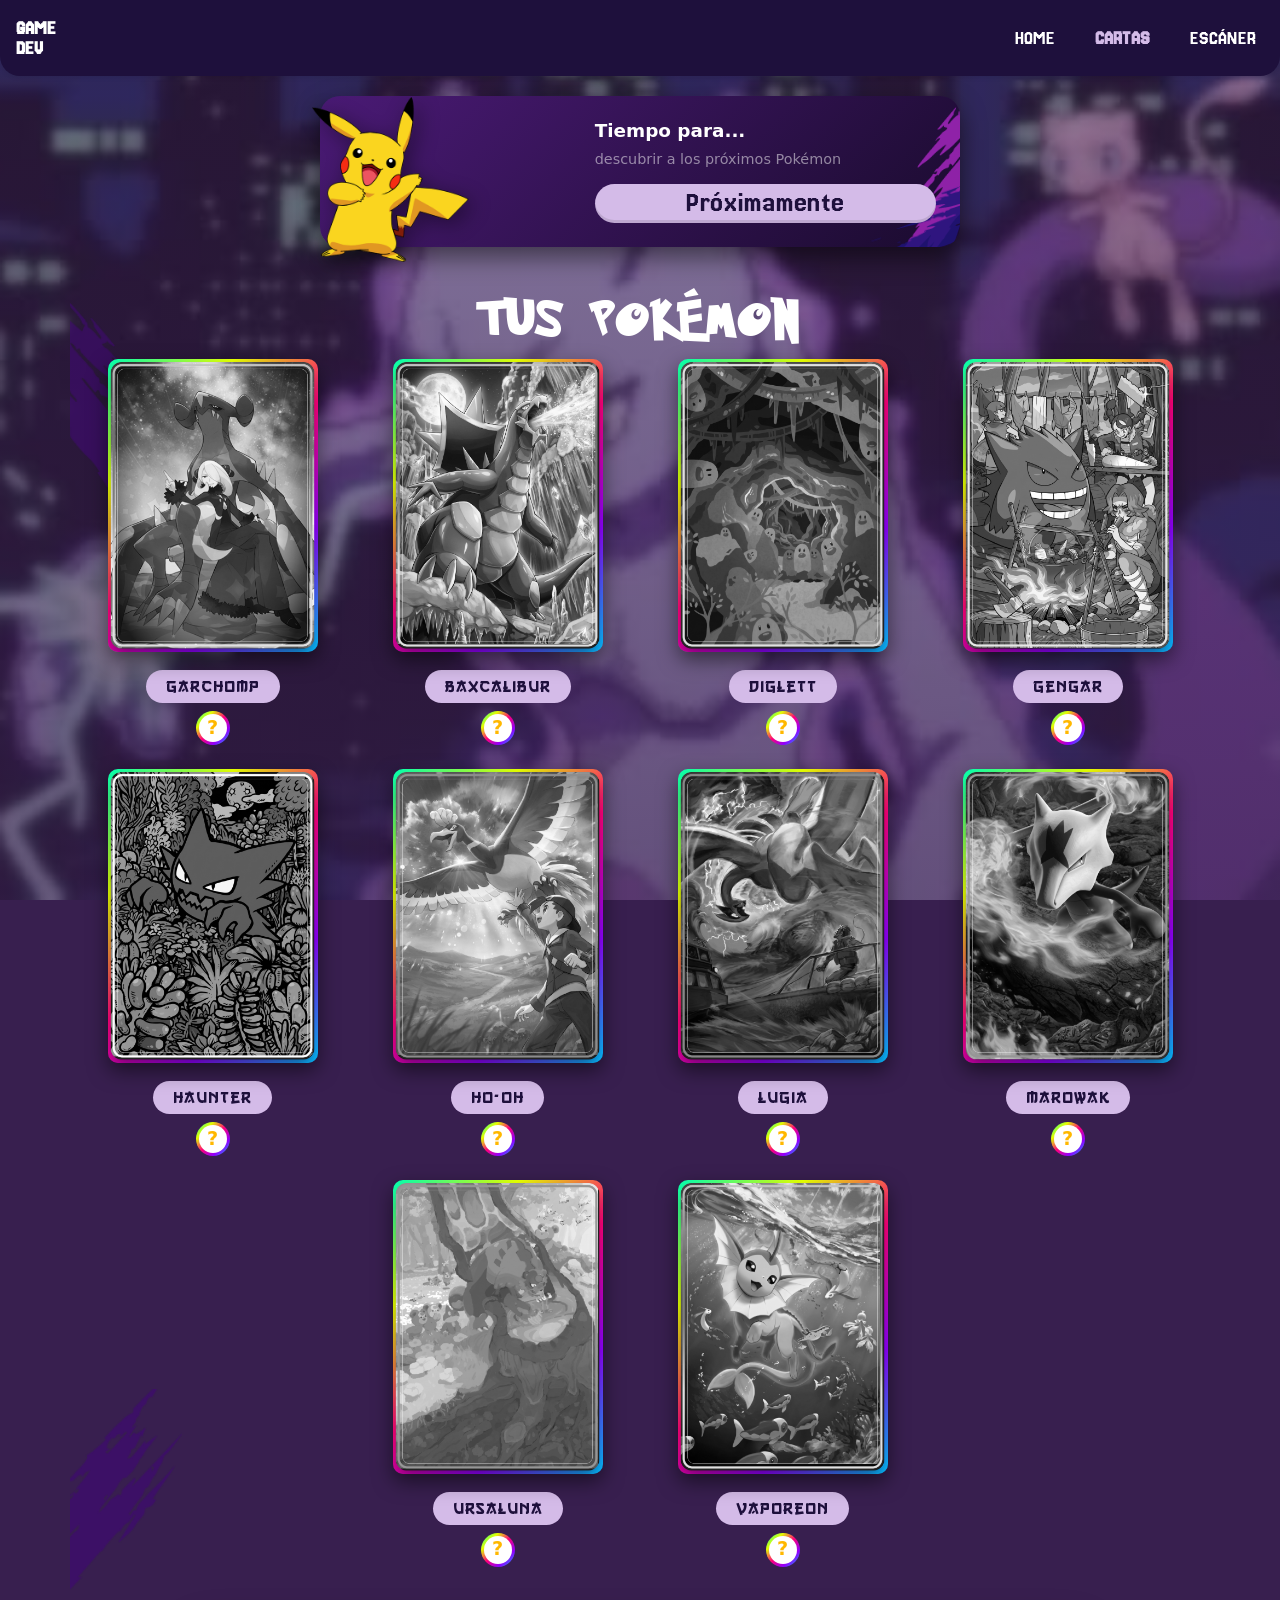
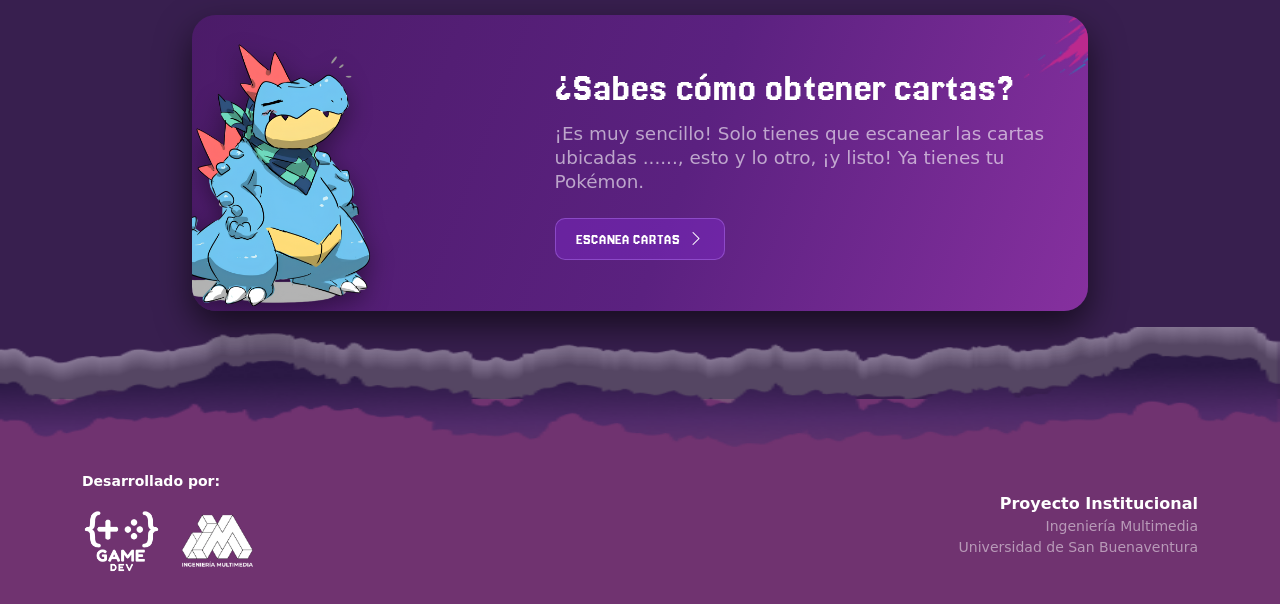
==== cards.html @ 82bb2697 "Pokémon GameDev" ====
<!DOCTYPE html>
<html lang="es">

<head>
    <meta charset="UTF-8">
    <meta name="viewport" content="width=device-width, initial-scale=1.0">
    <meta name="description" content="Pokémon GameDev: colecciona cartas, resuelve acertijos y escanea códigos.">
    <title>Pokémon GameDev | Cartas</title>

    <link href="https://cdn.jsdelivr.net/npm/bootstrap@5.3.3/dist/css/bootstrap.min.css" rel="stylesheet">
    <link rel="stylesheet" href="https://cdn.jsdelivr.net/npm/bootstrap-icons@1.11.3/font/bootstrap-icons.min.css">
    <link rel="stylesheet" href="css/style.css">
    <link href="https://fonts.googleapis.com/css2?family=Jersey+20&display=swap" rel="stylesheet">
</head>

<body>

    <div class="page-bg" aria-hidden="true">
        <video class="page-bg-video" autoplay muted loop playsinline preload="metadata"
            poster="assets/img/loop-mewtwo-poster.jpg">
            <source src="assets/video/loop-mewtwo.mp4" type="video/mp4">
        </video>
    </div>

    <nav class="navbar navbar-expand-lg navbar-custom fixed-top shadow-sm">
        <div class="container-fluid px-3">
            <a class="navbar-brand navbar-brand-custom font-jersey fw-bold" href="index.html">
                GAME<br>DEV
            </a>

            <button class="navbar-toggler border-0 px-1" type="button" data-bs-toggle="offcanvas"
                data-bs-target="#offcanvasNavbar" aria-controls="offcanvasNavbar" aria-label="Abrir menú">
                <img src="assets/img/master-ball.png" alt="Menú" class="pokeball-icon">
            </button>

            <div class="offcanvas offcanvas-end offcanvas-custom" tabindex="-1" id="offcanvasNavbar"
                aria-labelledby="offcanvasNavbarLabel">
                <div class="offcanvas-header border-bottom border-light border-opacity-25">
                    <h5 class="offcanvas-title font-jersey fs-3" id="offcanvasNavbarLabel">MENÚ</h5>
                    <button type="button" class="btn-close btn-close-white" data-bs-dismiss="offcanvas"
                        aria-label="Cerrar menú"></button>
                </div>
                <div class="offcanvas-body">
                    <ul class="navbar-nav justify-content-end flex-grow-1 pe-3 mt-3 mt-lg-0 pe-lg-0">
                        <li class="nav-item">
                            <a class="nav-link font-jersey" href="index.html">Home</a>
                        </li>
                        <li class="nav-item">
                            <a class="nav-link font-jersey active" aria-current="page" href="cards.html">Cartas</a>
                        </li>
                        <li class="nav-item">
                            <a class="nav-link font-jersey" href="scanner.html">Escáner</a>
                        </li>
                    </ul>
                </div>
            </div>
        </div>
    </nav>

    <section class="container timer-section">
        <div class="timer-banner position-relative">
            <span class="timer-deco" aria-hidden="true"></span>
            <div class="row align-items-center h-100 g-0">
                <div class="col-5 position-relative timer-media">
                    <img src="assets/img/pikachu.png" alt="Pikachu" class="pikachu-out-bound">
                </div>

                <div class="col-7 py-3 ps-2 pe-3 py-sm-4 pe-sm-4">
                    <h5 class="timer-title text-white fw-bold mb-2">Tiempo para...</h5>
                    <p class="timer-text text-white-50 lh-sm mb-3">
                        descubrir a los próximos Pokémon
                    </p>
                    <div id="countdown-timer" class="timer-pill font-jersey">
                        Próximamente
                    </div>
                </div>
            </div>
        </div>
    </section>

    <section class="container cards-section pb-5">
        <h2 class="font-pokemon text-white text-center mb-4 fs-1">TUS POKÉMON</h2>

        <div class="row g-4 justify-content-center">

            <div class="col-6 col-sm-4 col-lg-3 d-flex flex-column align-items-center">
                <div class="holo-border mb-2">
                    <img src="assets/img/cartas/carta-garchomp.png" width="844" height="1140" loading="lazy" decoding="async" class="tcg-card" alt="Garchomp">
                </div>
                <div class="name-pill font-gang mb-2">Garchomp</div>
                <div class="holo-circle">
                    <button class="btn btn-question" aria-label="Ver información de la carta">?</button>
                </div>
            </div>

            <div class="col-6 col-sm-4 col-lg-3 d-flex flex-column align-items-center">
                <div class="holo-border mb-2">
                    <img src="assets/img/cartas/carta-baxcalibur.png" width="844" height="1140" loading="lazy" decoding="async" class="tcg-card" alt="Baxcalibur">
                </div>
                <div class="name-pill font-gang mb-2">Baxcalibur</div>
                <div class="holo-circle">
                    <button class="btn btn-question" aria-label="Ver información de la carta">?</button>
                </div>
            </div>

            <div class="col-6 col-sm-4 col-lg-3 d-flex flex-column align-items-center">
                <div class="holo-border mb-2">
                    <img src="assets/img/cartas/carta-diglett.png" width="844" height="1140" loading="lazy" decoding="async" class="tcg-card" alt="Diglett">
                </div>
                <div class="name-pill font-gang mb-2">Diglett</div>
                <div class="holo-circle">
                    <button class="btn btn-question" aria-label="Ver información de la carta">?</button>
                </div>
            </div>

            <div class="col-6 col-sm-4 col-lg-3 d-flex flex-column align-items-center">
                <div class="holo-border mb-2">
                    <img src="assets/img/cartas/carta-gengar.png" width="844" height="1140" loading="lazy" decoding="async" class="tcg-card" alt="Gengar">
                </div>
                <div class="name-pill font-gang mb-2">Gengar</div>
                <div class="holo-circle">
                    <button class="btn btn-question" aria-label="Ver información de la carta">?</button>
                </div>
            </div>

            <div class="col-6 col-sm-4 col-lg-3 d-flex flex-column align-items-center">
                <div class="holo-border mb-2">
                    <img src="assets/img/cartas/carta-haunter.png" width="844" height="1140" loading="lazy" decoding="async" class="tcg-card" alt="Haunter">
                </div>
                <div class="name-pill font-gang mb-2">Haunter</div>
                <div class="holo-circle">
                    <button class="btn btn-question" aria-label="Ver información de la carta">?</button>
                </div>
            </div>

            <div class="col-6 col-sm-4 col-lg-3 d-flex flex-column align-items-center">
                <div class="holo-border mb-2">
                    <img src="assets/img/cartas/carta-ho-oh.png" width="844" height="1140" loading="lazy" decoding="async" class="tcg-card" alt="Ho-Oh">
                </div>
                <div class="name-pill font-gang mb-2">Ho-Oh</div>
                <div class="holo-circle">
                    <button class="btn btn-question" aria-label="Ver información de la carta">?</button>
                </div>
            </div>

            <div class="col-6 col-sm-4 col-lg-3 d-flex flex-column align-items-center">
                <div class="holo-border mb-2">
                    <img src="assets/img/cartas/carta-lugia.png" width="844" height="1140" loading="lazy" decoding="async" class="tcg-card" alt="Lugia">
                </div>
                <div class="name-pill font-gang mb-2">Lugia</div>
                <div class="holo-circle">
                    <button class="btn btn-question" aria-label="Ver información de la carta">?</button>
                </div>
            </div>

            <div class="col-6 col-sm-4 col-lg-3 d-flex flex-column align-items-center">
                <div class="holo-border mb-2">
                    <img src="assets/img/cartas/carta-marowak.png" width="844" height="1140" loading="lazy" decoding="async" class="tcg-card" alt="Marowak">
                </div>
                <div class="name-pill font-gang mb-2">Marowak</div>
                <div class="holo-circle">
                    <button class="btn btn-question" aria-label="Ver información de la carta">?</button>
                </div>
            </div>

            <div class="col-6 col-sm-4 col-lg-3 d-flex flex-column align-items-center">
                <div class="holo-border mb-2">
                    <img src="assets/img/cartas/carta-ursaluna.png" width="844" height="1140" loading="lazy" decoding="async" class="tcg-card" alt="Ursaluna">
                </div>
                <div class="name-pill font-gang mb-2">Ursaluna</div>
                <div class="holo-circle">
                    <button class="btn btn-question" aria-label="Ver información de la carta">?</button>
                </div>
            </div>

            <div class="col-6 col-sm-4 col-lg-3 d-flex flex-column align-items-center">
                <div class="holo-border mb-2">
                    <img src="assets/img/cartas/carta-vaporeon.png" width="844" height="1140" loading="lazy" decoding="async" class="tcg-card" alt="Vaporeon">
                </div>
                <div class="name-pill font-gang mb-2">Vaporeon</div>
                <div class="holo-circle">
                    <button class="btn btn-question" aria-label="Ver información de la carta">?</button>
                </div>
            </div>

        </div>

    </section>

    <section class="container about-container about-cards">
        <div class="about-card row g-0">
            <div class="about-media">
                <img src="assets/img/info-cartas.png" loading="lazy" alt="Info cartas" class="img-fluid about-img">
            </div>
            <div class="about-body text-white">
                <h2 class="about-title font-jersey">¿Sabes cómo obtener cartas?</h2>
                <p class="about-text text-white-60">
                    ¡Es muy sencillo!
                    Solo tienes que escanear las cartas ubicadas ......, esto y lo
                    otro, ¡y listo! Ya tienes tu Pokémon.
                </p>
                <a href="scanner.html" class="btn btn-purple-outline font-jersey d-inline-flex align-items-center">
                    ESCANEA CARTAS <i class="bi bi-chevron-right ms-2"></i>
                </a>
            </div>
        </div>
    </section>

    <footer class="game-footer game-footer-tear text-white py-4 mt-auto">
        <div class="container">
            <div class="row align-items-center">
                <div class="col-12 col-md-6 text-center text-md-start mb-3 mb-md-0">
                    <p class="fw-bold mb-2 small">Desarrollado por:</p>
                    <div class="d-flex justify-content-center justify-content-md-start align-items-center gap-3">
                        <img src="assets/img/logo-gamedev.png" loading="lazy" alt="Logo GameDev" class="footer-logo">
                        <img src="assets/img/logo-multimedia.png" loading="lazy" alt="Logo Ingeniería Multimedia" class="footer-logo">
                    </div>
                </div>
                <div class="col-12 col-md-6 text-center text-md-end">
                    <p class="mb-0 fw-bold">Proyecto Institucional</p>
                    <p class="mb-0 small text-white-50">Ingeniería Multimedia<br>Universidad de San Buenaventura</p>
                </div>
            </div>
        </div>
    </footer>

    <script src="https://cdn.jsdelivr.net/npm/bootstrap@5.3.3/dist/js/bootstrap.bundle.min.js"></script>
    <script src="js/main.js"></script>
</body>

</html>
---- css/style.css ----
/* --- Fuentes --- */
@font-face {
  font-family: 'Pokemon Solid';
  src: url('../assets/fonts/pokemon-solid.ttf') format('truetype');
  font-weight: normal;
  font-style: normal;
  font-display: swap;
}

@font-face {
  font-family: 'Gang of Three';
  src: url('../assets/fonts/gang-of-three.ttf') format('truetype');
  font-weight: normal;
  font-style: normal;
  font-display: swap;
}

/* Sin tildes ni signos de apertura: usar solo en textos simples */
@font-face {
  font-family: 'Arcade Classic';
  src: url('../assets/fonts/arcade-classic.ttf') format('truetype');
  font-weight: normal;
  font-style: normal;
  font-display: swap;
}

/* --- Variables --- */
:root {
  --bg-dark: #1E103C;
  --bg-main: #5A3A8A;
  --bg-body: #381f4f;
  --accent-lilac: #D4BBE8;
  --text-white: #ffffff;
  --holo-gradient: linear-gradient(135deg, #00FFB2, #E3FF00, #FF007A, #8F00FF, #00C2FF);

  --swiper-bg-top: #2b1b54;
  --swiper-bg-bottom: #150a2e;
  --type-poison-bg: #9d39e0;
  --border-bulbasaur: #1bcf9c;
  --border-pikachu: #fbff08;
  --border-charmander: #ff0000;

  --card-blue-top: #0a1945;
  --card-blue-bottom: #0d2665;
  --card-blue-border: #2b5fe0;
  --card-blue-btn: #172c67;

  --card-purple-top: #32164a;
  --card-purple-bottom: #52277a;
  --card-purple-border: #9d39e0;
  --card-purple-btn: #4b2373;

  --card-teal-top: #092c34;
  --card-teal-bottom: #0a4049;
  --card-teal-border: #1bcf9c;
  --card-teal-btn: #0c525a;

  --about-bg-start: #4b1b68;
  --about-bg-mid: #5b2180;
  --about-bg-end: #86309f;
  --about-spark: #ff4fa3;
  --about-btn-bg: rgba(138, 43, 226, 0.35);
  --about-btn-border: rgba(190, 130, 255, 0.4);

  --footer-bg: #703370;

  --tear-top: clamp(4.5rem, 24vw, 8.5rem);
  --tear-bottom: clamp(4rem, 20vw, 7.5rem);
  --cave-fade: 80px;
  --footer-border: rgba(255, 255, 255, 0.1);
}

/* --- Tipografía --- */
.font-pokemon {
  font-family: 'Pokemon Solid', sans-serif;
  color: #ffcb05;
  letter-spacing: 5px;
}

.font-gang {
  font-family: 'Gang of Three', sans-serif;
  letter-spacing: 4px;
  margin-top: 10px;
}

.font-arcade {
  font-family: 'Arcade Classic', sans-serif;
  letter-spacing: 6px;
}

.font-jersey {
  font-family: 'Jersey 20', sans-serif;
}

/* --- Base --- */
html {
  scroll-behavior: smooth;
}

body {
  background-color: var(--bg-body);
  margin: 0;
  padding: 0;
  min-height: 100vh;
  min-height: 100svh;
  display: flex;
  flex-direction: column;
  overflow-x: hidden;
}

main {
  flex: 1 0 auto;
}

img {
  max-width: 100%;
}

:root {
  --nav-h: 4.5rem;
}

.text-white-60 {
  color: rgba(255, 255, 255, 0.6);
}

/* --- Fondo con video (página de Cartas) --- */
.page-bg {
  position: fixed;
  inset: 0;
  z-index: -1;
  overflow: hidden;
  background: var(--bg-body) url('../assets/img/loop-mewtwo-poster.jpg') center / cover no-repeat;
}

.page-bg-video {
  width: 100%;
  height: 100%;
  object-fit: cover;
  object-position: center;
}

.page-bg::after {
  content: "";
  position: absolute;
  inset: 0;
  background: linear-gradient(to bottom, rgba(56, 31, 79, 0.5), rgba(56, 31, 79, 0.72));
}

@media (prefers-reduced-motion: reduce) {
  .page-bg-video {
    display: none;
  }
}

/* --- Decoración de la página de Cartas --- */
.cards-section {
  position: relative;
}

.cards-section::before,
.cards-section::after {
  content: "";
  position: absolute;
  z-index: 0;
  background-repeat: no-repeat;
  background-size: 100% 100%;
  pointer-events: none;
}

.cards-section::before {
  top: 1rem;
  left: 0;
  width: clamp(4.5rem, 26vw, 8rem);
  aspect-ratio: 119 / 225;
  background-image: url('../assets/img/cartas-garra-superior.png');
}

.cards-section::after {
  bottom: 1rem;
  left: 0;
  width: clamp(4rem, 24vw, 7rem);
  aspect-ratio: 92 / 172;
  background-image: url('../assets/img/cartas-garra-inferior.png');
}

.cards-section>* {
  position: relative;
  z-index: 1;
}

.about-cards {
  margin-bottom: calc(var(--tear-bottom) + 1rem);
}

/* --- Navbar --- */
.navbar-custom {
  background-color: var(--bg-dark);
  border-bottom-left-radius: 20px;
  border-bottom-right-radius: 20px;
  padding-top: 0.8rem;
  padding-bottom: 0.8rem;
}

.navbar-brand-custom {
  line-height: 1;
  font-size: 1.1rem;
  color: var(--text-white) !important;
  text-decoration: none;
}

.pokeball-icon {
  height: 3rem;
  width: auto;
}

.offcanvas-custom {
  background-color: var(--bg-main) !important;
  color: var(--text-white) !important;
}

.offcanvas-custom .offcanvas-title,
.offcanvas-custom .nav-link {
  color: var(--text-white) !important;
}

.offcanvas-custom .nav-link {
  font-size: 1.5rem;
  text-transform: uppercase;
  margin-bottom: 0.5rem;
  transition: color 0.2s ease;
}

.offcanvas-custom .nav-link:hover,
.offcanvas-custom .nav-link.active {
  color: var(--accent-lilac) !important;
  font-weight: bold;
}

@media (min-width: 992px) {
  .navbar-custom .container-fluid {
    max-width: 1320px;
  }

  .offcanvas-custom .nav-link {
    font-size: 1.25rem;
    margin: 0 0 0 1.5rem;
    padding: 0.25rem 0;
  }

  .navbar-brand-custom {
    font-size: 1.25rem;
  }
}

/* --- Hero y fondos --- */
.landing-hero {
  --hero-img: url('../assets/img/fondo-hero.jpg');
  --hero-fade: linear-gradient(to bottom,
      rgba(112, 51, 112, 0) 0%,
      rgba(112, 51, 112, 0) 55%,
      rgba(112, 51, 112, 0.6) 85%,
      #703370 100%);
  --card-w: clamp(190px, 56vw, 230px);
  --card-h: calc(var(--card-w) * 1.45);
  --hero-feet: calc(min(115vw, 440px) * 1.27);
  position: relative;
  isolation: isolate;
  overflow: hidden;
  min-height: 100vh;
  min-height: max(100svh, calc(var(--hero-feet) + var(--card-h) + 4rem));
  width: 100%;
  padding-top: calc(var(--nav-h) + 1.5rem);
  display: flex;
  flex-direction: column;
  align-items: center;
  background-color: #703370;
}

.landing-hero::before,
.landing-hero::after {
  content: "";
  position: absolute;
  inset: 0;
  z-index: -1;
  background-image: var(--hero-fade), var(--hero-img);
  background-size: cover;
  background-position: center top;
  background-repeat: no-repeat;
}

.landing-hero::before {
  display: none;
  filter: blur(30px);
  transform: scale(1.15);
}

.landing-hero::after {
  width: min(100%, 440px);
  margin-inline: auto;
}

@media (min-width: 441px) {
  .landing-hero::before {
    display: block;
  }

  .landing-hero::after {
    -webkit-mask-image: linear-gradient(to right, transparent 0, #000 14%, #000 86%, transparent 100%);
    mask-image: linear-gradient(to right, transparent 0, #000 14%, #000 86%, transparent 100%);
  }
}

.title-wrapper {
  text-shadow: 0 4px 15px rgba(0, 0, 0, 0.4);
  z-index: 2;
  padding: 0 1rem;
}

.hero-eyebrow {
  background: linear-gradient(to bottom, #feca8c 0%, #fea39b 50%, #ff70b0 100%);
  -webkit-background-clip: text;
  background-clip: text;
  color: transparent;
  text-shadow: none;
  filter: drop-shadow(2px 0 0 #1f1911) drop-shadow(-2px 0 0 #1f1911) drop-shadow(0 2px 0 #1f1911) drop-shadow(0 -2px 0 #1f1911);
}

.title-wrapper h1 {
  font-size: clamp(3rem, 15vw, 5.5rem);
  margin-top: -1rem;
}

.title-wrapper h2 {
  font-size: clamp(1.4rem, 6vw, 2.4rem);
}

.hero-carousel {
  width: 100%;
  max-width: 1000px;
  margin-top: auto;
  padding-bottom: 1.5rem;
  z-index: 2;
}

.features-section {
  position: relative;
  z-index: 2;
  background-color: #703370;
  padding: 1rem 0 4rem;
}

.features-section::after {
  content: "";
  position: absolute;
  left: 0;
  right: 0;
  top: calc(100% - var(--tear-top) * 0.45);
  height: var(--tear-top);
  background: url('../assets/img/borde-roto-cueva.png') center top / 100% 100% no-repeat;
  pointer-events: none;
}

.content-wrapper {
  position: relative;
  overflow: hidden;
  margin-top: -2px;
  display: flex;
  flex-direction: column;
  align-items: center;
  padding: 3rem 0 calc(var(--tear-bottom) + 2rem);
  background-image:
    linear-gradient(to bottom, #703370 0, rgba(41, 3, 41, 0) var(--cave-fade)),
    linear-gradient(to bottom,
      rgba(0, 0, 0, 0.0) 0%,
      rgba(0, 0, 0, 0.5) 25%,
      rgba(0, 0, 0, 0.7) 85%,
      rgba(0, 0, 0, 0.8) 100%),
    url('../assets/img/fondo-patron.png');
  background-position: center;
  background-size: cover;
  background-repeat: repeat-y;
}

.gengar-eyes-img {
  position: relative;
  z-index: 1;
  width: min(100%, 520px);
  height: auto;
  margin-bottom: calc(min(92%, 520px) * -0.62);
  filter: brightness(2.2) saturate(1.5) drop-shadow(0 0 16px rgba(18, 0, 37, 0.521));
  pointer-events: none;
}

/* --- Carrusel --- */
.pokemonSwiper {
  width: 100%;
  padding: 1.5rem 0 2.5rem;
}

.swiper-slide {
  width: var(--card-w);
  height: var(--card-h);
  background: linear-gradient(180deg, var(--swiper-bg-top) 0%, var(--swiper-bg-bottom) 100%);
  border-radius: 20px;
  display: flex;
  flex-direction: column;
  justify-content: space-between;
  padding: 0.9rem 1.1rem;
  transition: filter 0.4s ease;
  box-shadow: 0 15px 35px rgba(0, 0, 0, 0.6);
}

.swiper-slide:not(.swiper-slide-active) {
  filter: brightness(0.5);
}

.card-bulbasaur {
  border: 2px solid var(--border-bulbasaur);
}

.card-pikachu {
  border: 2px solid var(--border-pikachu);
}

.card-charmander {
  border: 2px solid var(--border-charmander);
}

.pokemon-img {
  flex: 1 1 0;
  min-height: 0;
  width: 100%;
  height: auto;
  object-fit: contain;
  margin: 0.4rem auto;
  filter: drop-shadow(0 10px 15px rgba(0, 0, 0, 0.5));
}

.card-info h3 {
  font-size: 1.4rem;
}

.bg-purple {
  background-color: var(--type-poison-bg) !important;
}

.custom-nav-btn {
  color: var(--text-white) !important;
  background: var(--swiper-bg-bottom);
  width: 40px !important;
  height: 40px !important;
  border-radius: 50%;
  border: 2px solid var(--bg-main);
  box-shadow: 0 0 15px rgba(0, 0, 0, 0.5);
}

.custom-nav-btn::after {
  font-size: 1rem !important;
  font-weight: bold;
}

@media (min-width: 768px) {
  .landing-hero {
    --card-w: 250px;
  }

  .custom-nav-btn {
    width: 48px !important;
    height: 48px !important;
  }
}

@media (min-width: 1200px) {
  .landing-hero {
    --card-w: 270px;
  }
}

/* --- Tarjetas de funciones --- */
.feature-card {
  border-radius: 24px;
  padding: 1.75rem 1.25rem;
  display: flex;
  flex-direction: column;
  align-items: center;
  text-align: center;
  border: 2px solid transparent;
  transition: transform 0.3s ease, box-shadow 0.3s ease;
}

.feature-card:hover {
  transform: translateY(-8px);
  box-shadow: 0 10px 25px rgba(0, 0, 0, 0.3);
}

.icon-ring {
  width: 64px;
  height: 64px;
  border-radius: 50%;
  display: flex;
  align-items: center;
  justify-content: center;
  border: 3px solid;
}

.btn-card {
  width: 100%;
  border-radius: 14px;
  color: var(--text-white) !important;
  border: none;
  padding-top: 0.8rem;
  padding-bottom: 0.8rem;
  font-size: 1.2rem;
  letter-spacing: 1px;
  align-items: center;
  justify-content: center;
}

.card-blue {
  background: linear-gradient(180deg, var(--card-blue-top) 0%, var(--card-blue-bottom) 100%);
  border-color: var(--card-blue-border);
}

.card-blue .icon-ring {
  border-color: var(--card-blue-border);
}

.card-blue .btn-card {
  background-color: var(--card-blue-btn);
}

.card-blue .btn-card:hover {
  background-color: var(--card-blue-border);
}

.card-purple {
  background: linear-gradient(180deg, var(--card-purple-top) 0%, var(--card-purple-bottom) 100%);
  border-color: var(--card-purple-border);
}

.card-purple .icon-ring {
  border-color: var(--card-purple-border);
}

.card-purple .btn-card {
  background-color: var(--card-purple-btn);
}

.card-purple .btn-card:hover {
  background-color: var(--card-purple-border);
}

.card-teal {
  background: linear-gradient(180deg, var(--card-teal-top) 0%, var(--card-teal-bottom) 100%);
  border-color: var(--card-teal-border);
}

.card-teal .icon-ring {
  border-color: var(--card-teal-border);
}

.card-teal .btn-card {
  background-color: var(--card-teal-btn);
}

.card-teal .btn-card:hover {
  background-color: var(--card-teal-border);
}

.img-container img {
  width: auto;
  max-height: clamp(120px, 38vw, 170px);
  object-fit: contain;
  filter: drop-shadow(0 10px 15px rgba(0, 0, 0, 0.4));
}

@media (min-width: 768px) {
  .feature-card {
    padding: 1.5rem 1rem;
  }

  .btn-card {
    font-size: 1rem;
    padding-left: 1rem !important;
    padding-right: 1rem !important;
  }
}

@media (min-width: 992px) {
  .feature-card {
    padding: 2rem 1.5rem;
  }

  .btn-card {
    font-size: 1.2rem;
  }
}

/* --- Tarjeta "Sobre GameDev" --- */
.about-container {
  position: relative;
  z-index: 3;
  max-width: 920px;
}

.about-card {
  position: relative;
  min-height: 7.5rem;
  background: linear-gradient(110deg, var(--about-bg-start) 0%, var(--about-bg-mid) 55%, var(--about-bg-end) 100%);
  border-radius: 24px;
  overflow: hidden;
  box-shadow: 0 15px 35px rgba(0, 0, 0, 0.6);
}

.about-card::after {
  content: "";
  position: absolute;
  top: 0;
  right: 0;
  width: clamp(2.75rem, 12vw, 4rem);
  aspect-ratio: 1;
  background: url('../assets/img/tarjeta-destello-esquina.png') top right / 100% 100% no-repeat;
  pointer-events: none;
}

.about-media {
  position: relative;
  flex: 0 0 46%;
  max-width: 46%;
  padding: 0;
}

.about-media::before {
  content: "";
  display: block;
  padding-top: 74%;
}

.about-img {
  position: absolute;
  inset: 0;
  width: 100%;
  height: 100%;
  max-width: none;
  object-fit: cover;
  object-position: 30% bottom;
}

.about-cards .about-media {
  display: flex;
  align-items: flex-end;
  justify-content: center;
  padding: 0.75rem 0.25rem 0 0.75rem;
}

.about-cards .about-media::before {
  display: none;
}

.about-cards .about-img {
  position: static;
  width: auto;
  height: auto;
  max-width: 100%;
  max-height: 190px;
  object-fit: contain;
  filter: drop-shadow(0 8px 12px rgba(0, 0, 0, 0.4));
}

.about-body {
  position: relative;
  z-index: 1;
  flex: 1 1 0;
  min-width: 0;
  display: flex;
  flex-direction: column;
  justify-content: center;
  padding: 0.6rem 0.9rem 0.6rem 0.55rem;
}

.about-title {
  font-size: clamp(1rem, 4.8vw, 1.4rem);
  line-height: 1.1;
  margin-bottom: 0.3rem;
  padding-right: 1.5rem;
}

.about-text {
  font-size: 0.66rem;
  line-height: 1.3;
  margin-bottom: 0.5rem;
}

.btn-purple-outline {
  align-self: flex-start;
  background-color: var(--about-btn-bg);
  border: 1px solid var(--about-btn-border);
  color: var(--text-white);
  border-radius: 10px;
  transition: all 0.3s ease;
}

.btn-purple-outline:hover {
  background-color: var(--card-purple-border);
  color: var(--text-white);
  transform: translateY(-2px);
}

.about-card .btn-purple-outline {
  font-size: 0.68rem;
  padding: 0.25rem 0.65rem;
}

@media (min-width: 576px) {
  .about-media {
    flex-basis: 41.6667%;
    max-width: 41.6667%;
  }

  .about-card {
    min-height: 10rem;
  }

  .about-title {
    font-size: 1.75rem;
  }

  .about-text {
    font-size: 0.9rem;
  }

  .about-card .btn-purple-outline {
    font-size: 1rem;
    padding: 0.5rem 1.25rem;
  }
}

@media (min-width: 768px) {
  .about-card {
    min-height: 12rem;
  }

  .about-cards .about-media {
    padding: 1.5rem 1rem 0 1.5rem;
  }

  .about-cards .about-img {
    max-height: 280px;
  }

  .about-body {
    padding: 2rem 2.5rem;
  }

  .about-title {
    font-size: 2.5rem;
    margin-bottom: 0.75rem;
    padding-right: 0;
  }

  .about-text {
    font-size: 1rem;
    margin-bottom: 1.5rem;
  }
}

/* --- Tarjeta "¿Sabes cómo obtener cartas?" --- */
.about-cards .about-media {
  flex: 0 0 34%;
  max-width: 34%;
  justify-content: flex-start;
  padding: 0.75rem 0 0 0;
}

.about-cards .about-img {
  flex-shrink: 0;
  max-width: none;
  max-height: none;
  height: 11.5rem;
  margin-left: -3.3rem;
}

.about-cards .about-title {
  font-size: clamp(1.15rem, 5.6vw, 1.6rem);
}

.about-cards .about-text {
  font-size: 0.8rem;
}

.about-cards .btn-purple-outline {
  font-size: 0.78rem;
}

@media (min-width: 576px) {
  .about-cards .about-media {
    flex-basis: 36%;
    max-width: 36%;
  }

  .about-cards .about-img {
    height: 14rem;
    margin-left: -3rem;
  }

  .about-cards .about-title {
    font-size: 2rem;
  }

  .about-cards .about-text {
    font-size: 1rem;
  }

  .about-cards .btn-purple-outline {
    font-size: 1rem;
  }
}

@media (min-width: 768px) {
  .about-cards .about-media {
    padding: 1.5rem 0 0 0;
  }

  .about-cards .about-img {
    height: 17rem;
    margin-left: -3.5rem;
  }

  .about-cards .about-title {
    font-size: 2.5rem;
  }

  .about-cards .about-text {
    font-size: 1.15rem;
  }
}

/* --- Tarjeta "Sobre GameDev" (ajustes) --- */
.about-gamedev .about-media {
  flex: 0 0 34%;
  max-width: 34%;
}

.about-gamedev .about-img {
  object-position: 80% bottom;
}

.about-gamedev .about-title {
  font-size: clamp(1.15rem, 5.6vw, 1.6rem);
}

.about-gamedev .about-text {
  font-size: 0.8rem;
}

.about-gamedev .btn-purple-outline {
  font-size: 0.78rem;
}

@media (min-width: 576px) {
  .about-gamedev .about-media {
    flex-basis: 36%;
    max-width: 36%;
  }

  .about-gamedev .about-title {
    font-size: 2rem;
  }

  .about-gamedev .about-text {
    font-size: 1rem;
  }

  .about-gamedev .btn-purple-outline {
    font-size: 1rem;
  }
}

@media (min-width: 768px) {
  .about-gamedev .about-title {
    font-size: 2.5rem;
  }

  .about-gamedev .about-text {
    font-size: 1.15rem;
  }
}

/* --- Temporizador --- */
.timer-section {
  margin-top: calc(var(--nav-h) + 1.5rem);
  padding-bottom: 2.5rem;
}

.timer-banner {
  position: relative;
  max-width: 640px;
  margin: 0 auto;
  background: linear-gradient(135deg, #4A1A75 0%, #1a0b2e 100%);
  border-radius: 20px;
  box-shadow: 0 10px 25px rgba(0, 0, 0, 0.5);
  min-height: 150px;
}

.timer-title {
  font-size: 0.95rem;
  line-height: 1.2;
}

.timer-text {
  font-size: 0.9rem;
}

.timer-deco {
  position: absolute;
  inset: 0;
  z-index: 0;
  border-radius: inherit;
  overflow: hidden;
  pointer-events: none;
}

.timer-deco::before,
.timer-deco::after {
  content: "";
  position: absolute;
  right: 0;
  bottom: 0;
  background-repeat: no-repeat;
  background-position: right bottom;
  background-size: 100% 100%;
}

.timer-deco::before {
  top: 0;
  aspect-ratio: 108 / 186;
  background-image: url('../assets/img/temporizador-garra-magenta.png');
}

.timer-deco::after {
  width: 7rem;
  aspect-ratio: 118 / 65;
  background-image: url('../assets/img/temporizador-garra-azul.png');
}

.timer-banner .row {
  position: relative;
  z-index: 1;
}

.timer-media {
  align-self: stretch;
}

.pikachu-out-bound {
  position: absolute;
  bottom: -15px;
  left: -12px;
  width: 125%;
  max-width: 165px;
  height: auto;
  z-index: 2;
  filter: drop-shadow(5px 5px 10px rgba(0, 0, 0, 0.4));
}

.timer-pill {
  background-color: var(--accent-lilac);
  color: var(--bg-dark);
  font-size: clamp(1.1rem, 5.5vw, 1.8rem);
  text-align: center;
  white-space: nowrap;
  border-radius: 50px;
  padding: 2px 0.5rem;
  line-height: 1.2;
  box-shadow: inset 0 -3px 0 rgba(0, 0, 0, 0.1);
}

@media (min-width: 576px) {
  .timer-title {
    font-size: 1.15rem;
  }

  .timer-pill {
    font-size: 1.8rem;
  }
}

/* --- Cartas holográficas --- */
.holo-border {
  background: var(--holo-gradient);
  padding: 3px;
  border-radius: 10px;
  box-shadow: 0 8px 20px rgba(0, 0, 0, 0.5);
  width: 100%;
  max-width: 190px;
  aspect-ratio: 744 / 1040;
  position: relative;
  overflow: hidden;
  display: block;
  margin: 0 auto;
}

/* Los PNG traen margen transparente: se recorta ampliando la imagen */
.tcg-card {
  --box-w: calc(100% - 6px);
  --box-h: calc(100% - 6px);
  position: absolute;
  max-width: none;
  width: calc(var(--box-w) * 1.134);
  height: calc(var(--box-h) * 1.095);
  left: calc(3px - var(--box-w) * 0.067);
  top: calc(3px - var(--box-h) * 0.021);
}

/* Bloqueadas por defecto; la clase .unlocked devuelve el color */
.tcg-card {
  filter: grayscale(1);
  transition: filter 0.6s ease;
}

.tcg-card.unlocked {
  filter: none;
}

.name-pill {
  background-color: var(--accent-lilac);
  color: var(--bg-dark);
  padding: 4px 1.25rem;
  border-radius: 20px;
  font-size: 0.95rem;
  letter-spacing: 1px;
  max-width: 100%;
  white-space: nowrap;
  overflow: hidden;
  text-overflow: ellipsis;
}

.holo-circle {
  background: var(--holo-gradient);
  padding: 3px;
  border-radius: 50%;
  display: inline-flex;
}

.btn-question {
  background-color: white;
  color: #FFB800;
  width: 28px;
  height: 28px;
  border-radius: 50%;
  border: none;
  font-weight: bold;
  display: flex;
  align-items: center;
  justify-content: center;
  font-size: 1.2rem;
  padding: 0;
}

@media (min-width: 992px) {
  .holo-border {
    max-width: 210px;
  }

  .name-pill {
    font-size: 1.05rem;
  }
}

/* --- Escáner --- */
.scanner-section {
  min-height: calc(100svh - 12rem);
  padding: calc(var(--nav-h) + 1.5rem) 1rem 3rem;
  display: flex;
  flex-direction: column;
  align-items: center;
  justify-content: center;
  text-align: center;
}

.scanner-section h1 {
  font-size: clamp(1.8rem, 8vw, 3rem);
  line-height: 1.1;
  margin-bottom: 0.9rem !important;
}

.scanner-holo-border {
  background: var(--holo-gradient);
  padding: 6px;
  border-radius: 12px;
  width: min(100%, 320px, calc((100svh - 21rem) * 0.75));
  min-width: 200px;
  aspect-ratio: 3 / 4;
  box-shadow: 0 15px 35px rgba(0, 0, 0, 0.4);
}

.scanner-camera-area {
  background-color: #ffffff;
  width: 100%;
  height: 100%;
  border-radius: 8px;
  display: flex;
  align-items: center;
  justify-content: center;
}

.scanner-text {
  font-size: 0.8rem;
}

.scanner-placeholder {
  font-size: 0.7rem;
}

.btn-scan {
  background-color: var(--accent-lilac);
  color: var(--bg-dark);
  padding: 10px 40px;
  border-radius: 50px;
  font-size: 1.2rem;
  border: none;
  letter-spacing: 1px;
  transition: transform 0.2s ease, box-shadow 0.2s ease;
}

.btn-scan:hover {
  transform: scale(1.05);
  box-shadow: 0 5px 15px rgba(210, 180, 250, 0.4);
  color: var(--bg-dark);
}

@media (min-width: 992px) {
  .scanner-holo-border {
    width: min(100%, 380px, calc((100svh - 19rem) * 0.75));
  }

  .scanner-text {
    font-size: 1rem;
  }
}

/* --- Footer --- */
.game-footer {
  position: relative;
  background-color: var(--footer-bg);
  border-top: 2px solid var(--footer-border);
}

.game-footer-tear {
  border-top: 0;
}

.game-footer-tear::before {
  content: "";
  position: absolute;
  left: 0;
  right: 0;
  bottom: 100%;
  height: var(--tear-bottom);
  background:
    url('../assets/img/borde-roto-footer.png') center bottom / 100% 100% no-repeat,
    linear-gradient(to bottom, transparent 60%, var(--footer-bg) 60%);
  pointer-events: none;
}

.footer-logo {
  height: clamp(3.5rem, 16vw, 5rem);
  width: auto;
  object-fit: contain;
}
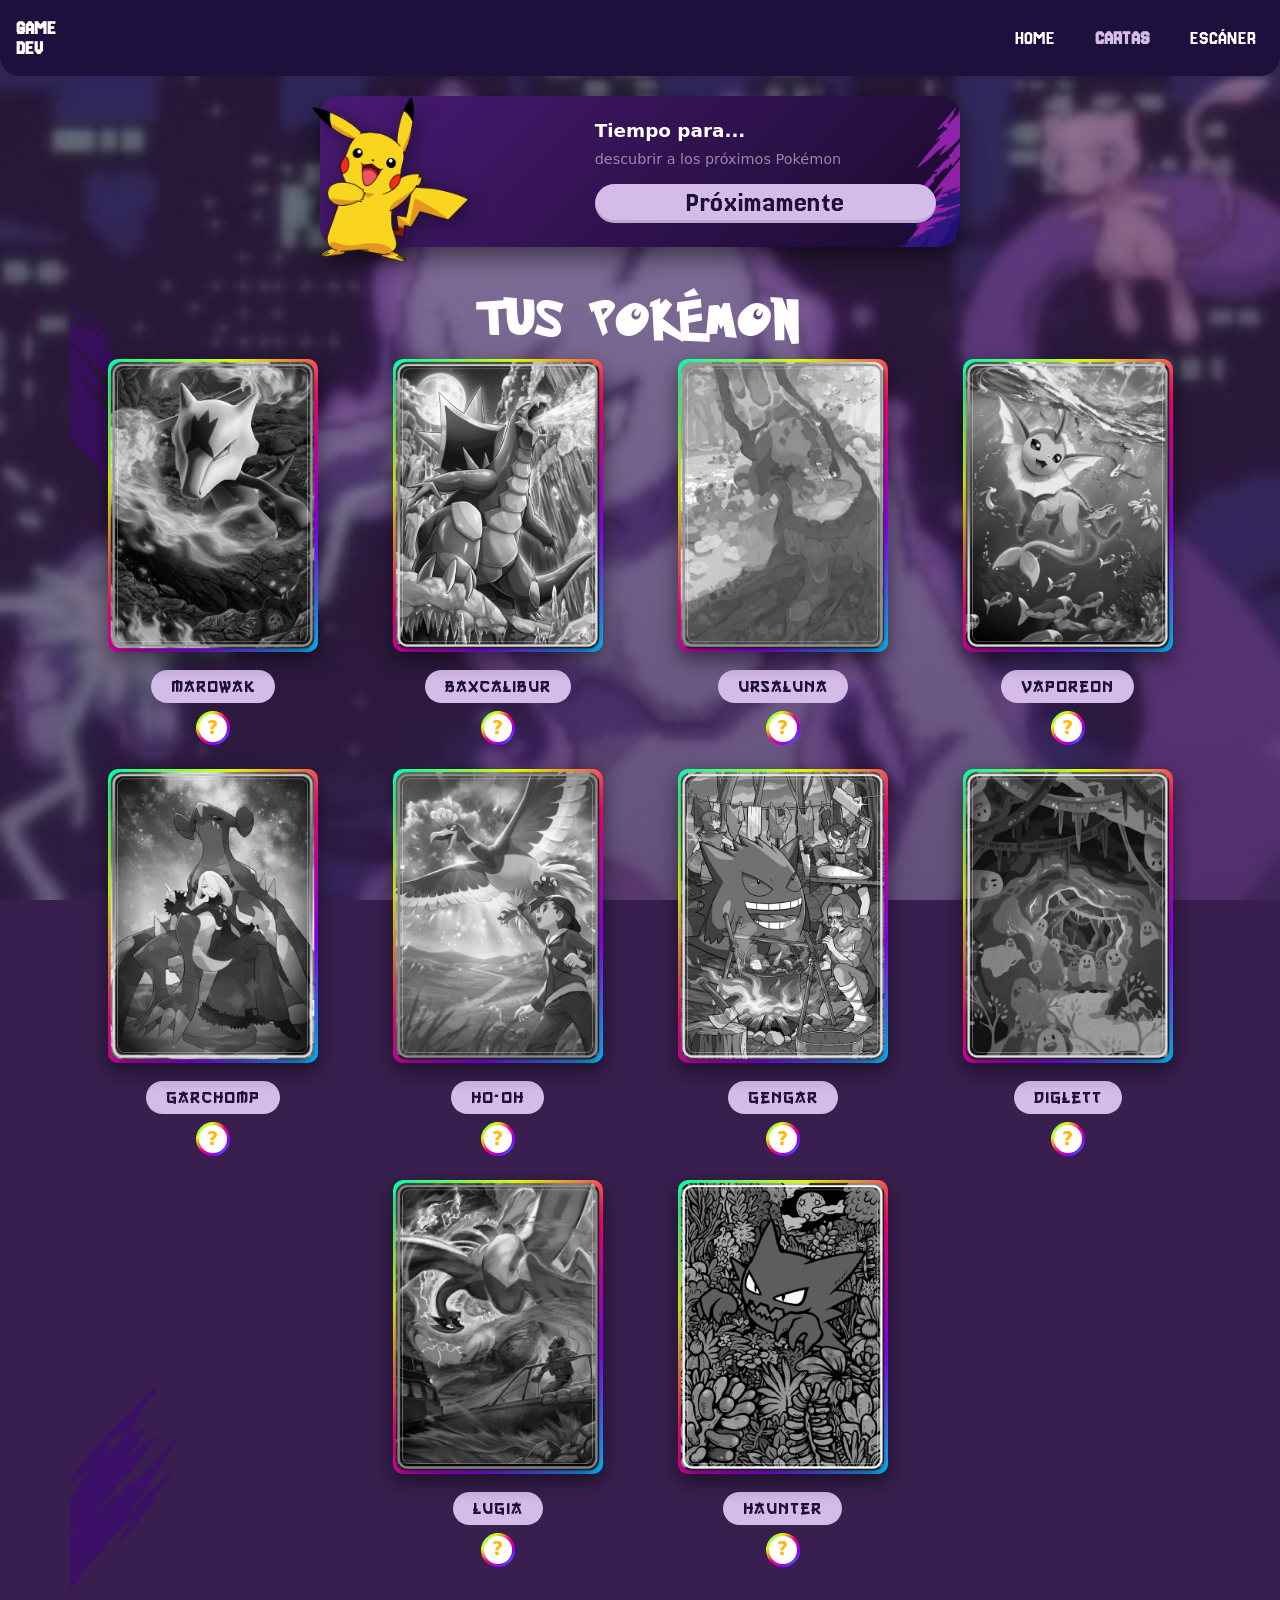
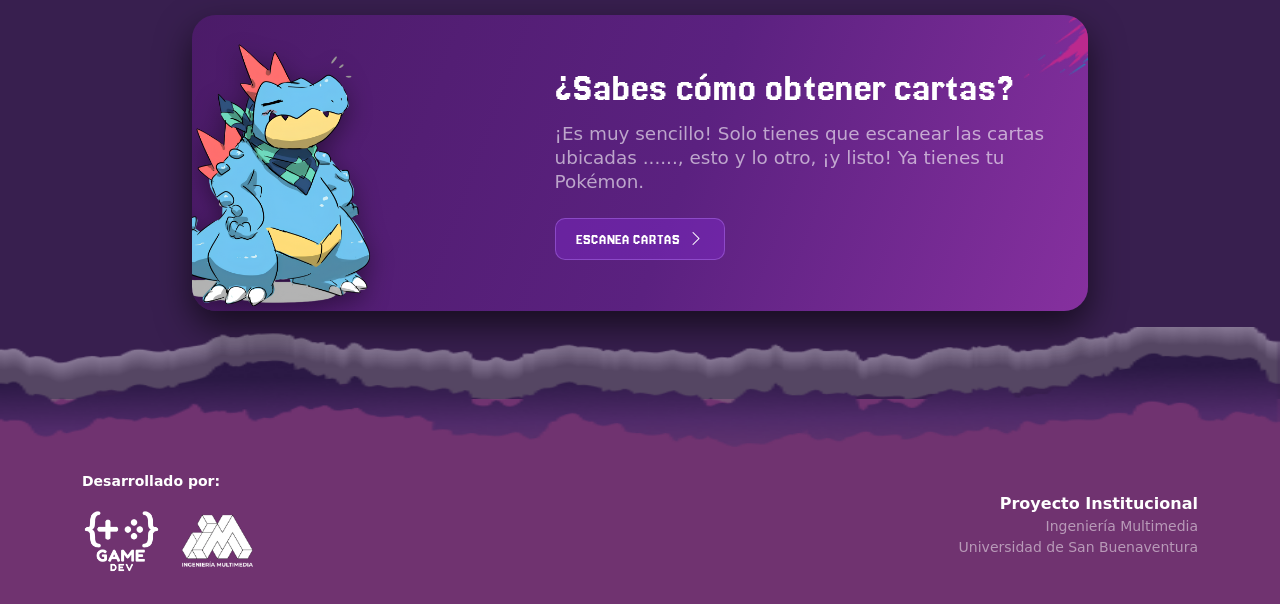
==== commit bbc4c770: "integración experiencia AR en el escáner" ====
--- a/cards.html
+++ b/cards.html
@@ -4,7 +4,7 @@
 <head>
     <meta charset="UTF-8">
     <meta name="viewport" content="width=device-width, initial-scale=1.0">
-    <meta name="description" content="Pokémon GameDev: colecciona cartas, resuelve acertijos y escanea códigos.">
+    <meta name="description" content="Pokémon GameDev: colecciona cartas, resuelve acertijos y escanea cartas.">
     <title>Pokémon GameDev | Cartas</title>
 
     <link href="https://cdn.jsdelivr.net/npm/bootstrap@5.3.3/dist/css/bootstrap.min.css" rel="stylesheet">
@@ -85,7 +85,56 @@
 
             <div class="col-6 col-sm-4 col-lg-3 d-flex flex-column align-items-center">
                 <div class="holo-border mb-2">
-                    <img src="assets/img/cartas/carta-garchomp.png" width="844" height="1140" loading="lazy" decoding="async" class="tcg-card" alt="Garchomp">
+                    <img src="assets/img/cartas/carta-marowak.webp" width="600" height="810" loading="lazy"
+                        decoding="async" class="tcg-card" data-pokemon="marowak" alt="Marowak">
+                </div>
+                <div class="name-pill font-gang mb-2">Marowak</div>
+                <div class="holo-circle">
+                    <button class="btn btn-question" aria-label="Ver información de la carta">?</button>
+                </div>
+            </div>
+
+            <div class="col-6 col-sm-4 col-lg-3 d-flex flex-column align-items-center">
+                <div class="holo-border mb-2">
+                    <img src="assets/img/cartas/carta-baxcalibur.webp" width="600" height="810" loading="lazy"
+                        decoding="async" class="tcg-card" data-pokemon="baxcalibur" alt="Baxcalibur">
+                </div>
+                <div class="name-pill font-gang mb-2">Baxcalibur</div>
+                <div class="holo-circle">
+                    <button class="btn btn-question" aria-label="Ver información de la carta">?</button>
+                </div>
+            </div>
+
+            <!-- Falta carta Graverler --> 
+
+            <div class="col-6 col-sm-4 col-lg-3 d-flex flex-column align-items-center">
+                <div class="holo-border mb-2">
+                    <img src="assets/img/cartas/carta-ursaluna.webp" width="600" height="810" loading="lazy"
+                        decoding="async" class="tcg-card" data-pokemon="ursaluna" alt="Ursaluna">
+                </div>
+                <div class="name-pill font-gang mb-2">Ursaluna</div>
+                <div class="holo-circle">
+                    <button class="btn btn-question" aria-label="Ver información de la carta">?</button>
+                </div>
+            </div>
+
+            <div class="col-6 col-sm-4 col-lg-3 d-flex flex-column align-items-center">
+                <div class="holo-border mb-2">
+                    <img src="assets/img/cartas/carta-vaporeon.webp" width="600" height="810" loading="lazy"
+                        decoding="async" class="tcg-card" data-pokemon="vaporeon" alt="Vaporeon">
+                </div>
+                <div class="name-pill font-gang mb-2">Vaporeon</div>
+                <div class="holo-circle">
+                    <button class="btn btn-question" aria-label="Ver información de la carta">?</button>
+                </div>
+            </div>
+
+             <!-- Falta carta Snorlax -->
+
+            <div class="col-6 col-sm-4 col-lg-3 d-flex flex-column align-items-center">
+                <div class="holo-border mb-2">
+                    <img src="assets/img/cartas/carta-garchomp.webp" width="600" height="810" loading="lazy"
+                        decoding="async" class="tcg-card" data-pokemon="garchomp" alt="Garchomp">
                 </div>
                 <div class="name-pill font-gang mb-2">Garchomp</div>
                 <div class="holo-circle">
@@ -95,17 +144,30 @@
 
             <div class="col-6 col-sm-4 col-lg-3 d-flex flex-column align-items-center">
                 <div class="holo-border mb-2">
-                    <img src="assets/img/cartas/carta-baxcalibur.png" width="844" height="1140" loading="lazy" decoding="async" class="tcg-card" alt="Baxcalibur">
-                </div>
-                <div class="name-pill font-gang mb-2">Baxcalibur</div>
-                <div class="holo-circle">
-                    <button class="btn btn-question" aria-label="Ver información de la carta">?</button>
-                </div>
-            </div>
-
-            <div class="col-6 col-sm-4 col-lg-3 d-flex flex-column align-items-center">
-                <div class="holo-border mb-2">
-                    <img src="assets/img/cartas/carta-diglett.png" width="844" height="1140" loading="lazy" decoding="async" class="tcg-card" alt="Diglett">
+                    <img src="assets/img/cartas/carta-ho-oh.webp" width="600" height="810" loading="lazy"
+                        decoding="async" class="tcg-card" data-pokemon="ho-oh" alt="Ho-Oh">
+                </div>
+                <div class="name-pill font-gang mb-2">Ho-Oh</div>
+                <div class="holo-circle">
+                    <button class="btn btn-question" aria-label="Ver información de la carta">?</button>
+                </div>
+            </div>
+
+            <div class="col-6 col-sm-4 col-lg-3 d-flex flex-column align-items-center">
+                <div class="holo-border mb-2">
+                    <img src="assets/img/cartas/carta-gengar.webp" width="600" height="810" loading="lazy"
+                        decoding="async" class="tcg-card" data-pokemon="gengar" alt="Gengar">
+                </div>
+                <div class="name-pill font-gang mb-2">Gengar</div>
+                <div class="holo-circle">
+                    <button class="btn btn-question" aria-label="Ver información de la carta">?</button>
+                </div>
+            </div>
+
+            <div class="col-6 col-sm-4 col-lg-3 d-flex flex-column align-items-center">
+                <div class="holo-border mb-2">
+                    <img src="assets/img/cartas/carta-diglett.webp" width="600" height="810" loading="lazy"
+                        decoding="async" class="tcg-card" data-pokemon="diglett" alt="Diglett">
                 </div>
                 <div class="name-pill font-gang mb-2">Diglett</div>
                 <div class="holo-circle">
@@ -115,69 +177,24 @@
 
             <div class="col-6 col-sm-4 col-lg-3 d-flex flex-column align-items-center">
                 <div class="holo-border mb-2">
-                    <img src="assets/img/cartas/carta-gengar.png" width="844" height="1140" loading="lazy" decoding="async" class="tcg-card" alt="Gengar">
-                </div>
-                <div class="name-pill font-gang mb-2">Gengar</div>
-                <div class="holo-circle">
-                    <button class="btn btn-question" aria-label="Ver información de la carta">?</button>
-                </div>
-            </div>
-
-            <div class="col-6 col-sm-4 col-lg-3 d-flex flex-column align-items-center">
-                <div class="holo-border mb-2">
-                    <img src="assets/img/cartas/carta-haunter.png" width="844" height="1140" loading="lazy" decoding="async" class="tcg-card" alt="Haunter">
+                    <img src="assets/img/cartas/carta-lugia.webp" width="600" height="810" loading="lazy"
+                        decoding="async" class="tcg-card" data-pokemon="lugia" alt="Lugia">
+                </div>
+                <div class="name-pill font-gang mb-2">Lugia</div>
+                <div class="holo-circle">
+                    <button class="btn btn-question" aria-label="Ver información de la carta">?</button>
+                </div>
+            </div>
+
+
+
+             <!-- Este no tiene modelo -->
+            <div class="col-6 col-sm-4 col-lg-3 d-flex flex-column align-items-center">
+                <div class="holo-border mb-2">
+                    <img src="assets/img/cartas/carta-haunter.webp" width="600" height="810" loading="lazy"
+                        decoding="async" class="tcg-card" data-pokemon="haunter" alt="Haunter">
                 </div>
                 <div class="name-pill font-gang mb-2">Haunter</div>
-                <div class="holo-circle">
-                    <button class="btn btn-question" aria-label="Ver información de la carta">?</button>
-                </div>
-            </div>
-
-            <div class="col-6 col-sm-4 col-lg-3 d-flex flex-column align-items-center">
-                <div class="holo-border mb-2">
-                    <img src="assets/img/cartas/carta-ho-oh.png" width="844" height="1140" loading="lazy" decoding="async" class="tcg-card" alt="Ho-Oh">
-                </div>
-                <div class="name-pill font-gang mb-2">Ho-Oh</div>
-                <div class="holo-circle">
-                    <button class="btn btn-question" aria-label="Ver información de la carta">?</button>
-                </div>
-            </div>
-
-            <div class="col-6 col-sm-4 col-lg-3 d-flex flex-column align-items-center">
-                <div class="holo-border mb-2">
-                    <img src="assets/img/cartas/carta-lugia.png" width="844" height="1140" loading="lazy" decoding="async" class="tcg-card" alt="Lugia">
-                </div>
-                <div class="name-pill font-gang mb-2">Lugia</div>
-                <div class="holo-circle">
-                    <button class="btn btn-question" aria-label="Ver información de la carta">?</button>
-                </div>
-            </div>
-
-            <div class="col-6 col-sm-4 col-lg-3 d-flex flex-column align-items-center">
-                <div class="holo-border mb-2">
-                    <img src="assets/img/cartas/carta-marowak.png" width="844" height="1140" loading="lazy" decoding="async" class="tcg-card" alt="Marowak">
-                </div>
-                <div class="name-pill font-gang mb-2">Marowak</div>
-                <div class="holo-circle">
-                    <button class="btn btn-question" aria-label="Ver información de la carta">?</button>
-                </div>
-            </div>
-
-            <div class="col-6 col-sm-4 col-lg-3 d-flex flex-column align-items-center">
-                <div class="holo-border mb-2">
-                    <img src="assets/img/cartas/carta-ursaluna.png" width="844" height="1140" loading="lazy" decoding="async" class="tcg-card" alt="Ursaluna">
-                </div>
-                <div class="name-pill font-gang mb-2">Ursaluna</div>
-                <div class="holo-circle">
-                    <button class="btn btn-question" aria-label="Ver información de la carta">?</button>
-                </div>
-            </div>
-
-            <div class="col-6 col-sm-4 col-lg-3 d-flex flex-column align-items-center">
-                <div class="holo-border mb-2">
-                    <img src="assets/img/cartas/carta-vaporeon.png" width="844" height="1140" loading="lazy" decoding="async" class="tcg-card" alt="Vaporeon">
-                </div>
-                <div class="name-pill font-gang mb-2">Vaporeon</div>
                 <div class="holo-circle">
                     <button class="btn btn-question" aria-label="Ver información de la carta">?</button>
                 </div>
@@ -213,7 +230,8 @@
                     <p class="fw-bold mb-2 small">Desarrollado por:</p>
                     <div class="d-flex justify-content-center justify-content-md-start align-items-center gap-3">
                         <img src="assets/img/logo-gamedev.png" loading="lazy" alt="Logo GameDev" class="footer-logo">
-                        <img src="assets/img/logo-multimedia.png" loading="lazy" alt="Logo Ingeniería Multimedia" class="footer-logo">
+                        <img src="assets/img/logo-multimedia.png" loading="lazy" alt="Logo Ingeniería Multimedia"
+                            class="footer-logo">
                     </div>
                 </div>
                 <div class="col-12 col-md-6 text-center text-md-end">
@@ -225,6 +243,7 @@
     </footer>
 
     <script src="https://cdn.jsdelivr.net/npm/bootstrap@5.3.3/dist/js/bootstrap.bundle.min.js"></script>
+    <script src="js/cartas.js"></script>
     <script src="js/main.js"></script>
 </body>
 
--- a/css/style.css
+++ b/css/style.css
@@ -1023,6 +1023,12 @@
   filter: none;
 }
 
+@media (prefers-reduced-motion: reduce) {
+  .tcg-card {
+    transition: none;
+  }
+}
+
 .name-pill {
   background-color: var(--accent-lilac);
   color: var(--bg-dark);
@@ -1096,21 +1102,23 @@
 }
 
 .scanner-camera-area {
-  background-color: #ffffff;
+  background-color: var(--bg-dark);
   width: 100%;
   height: 100%;
   border-radius: 8px;
-  display: flex;
-  align-items: center;
-  justify-content: center;
+  overflow: hidden;
+}
+
+/* Vista previa del escáner (boceto) */
+.scanner-preview {
+  display: block;
+  width: 100%;
+  height: 100%;
+  object-fit: cover;
 }
 
 .scanner-text {
   font-size: 0.8rem;
-}
-
-.scanner-placeholder {
-  font-size: 0.7rem;
 }
 
 .btn-scan {
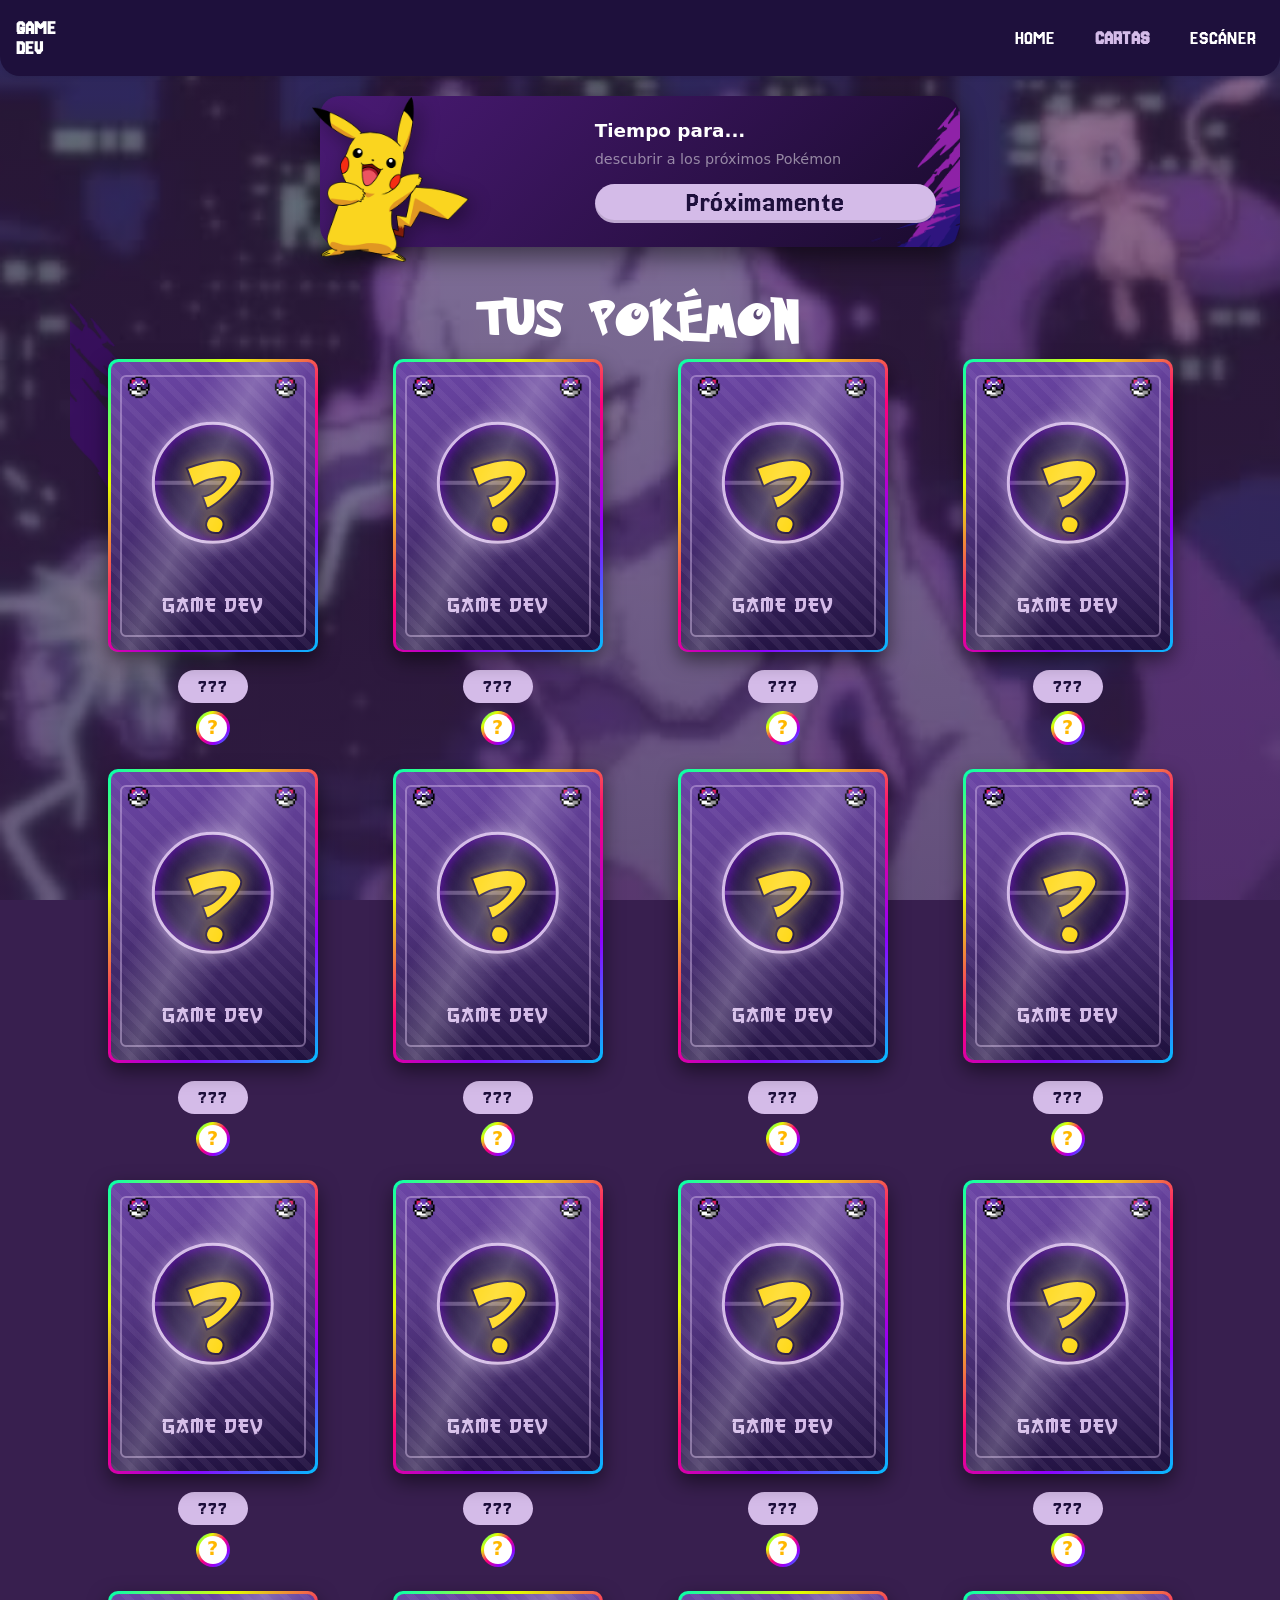
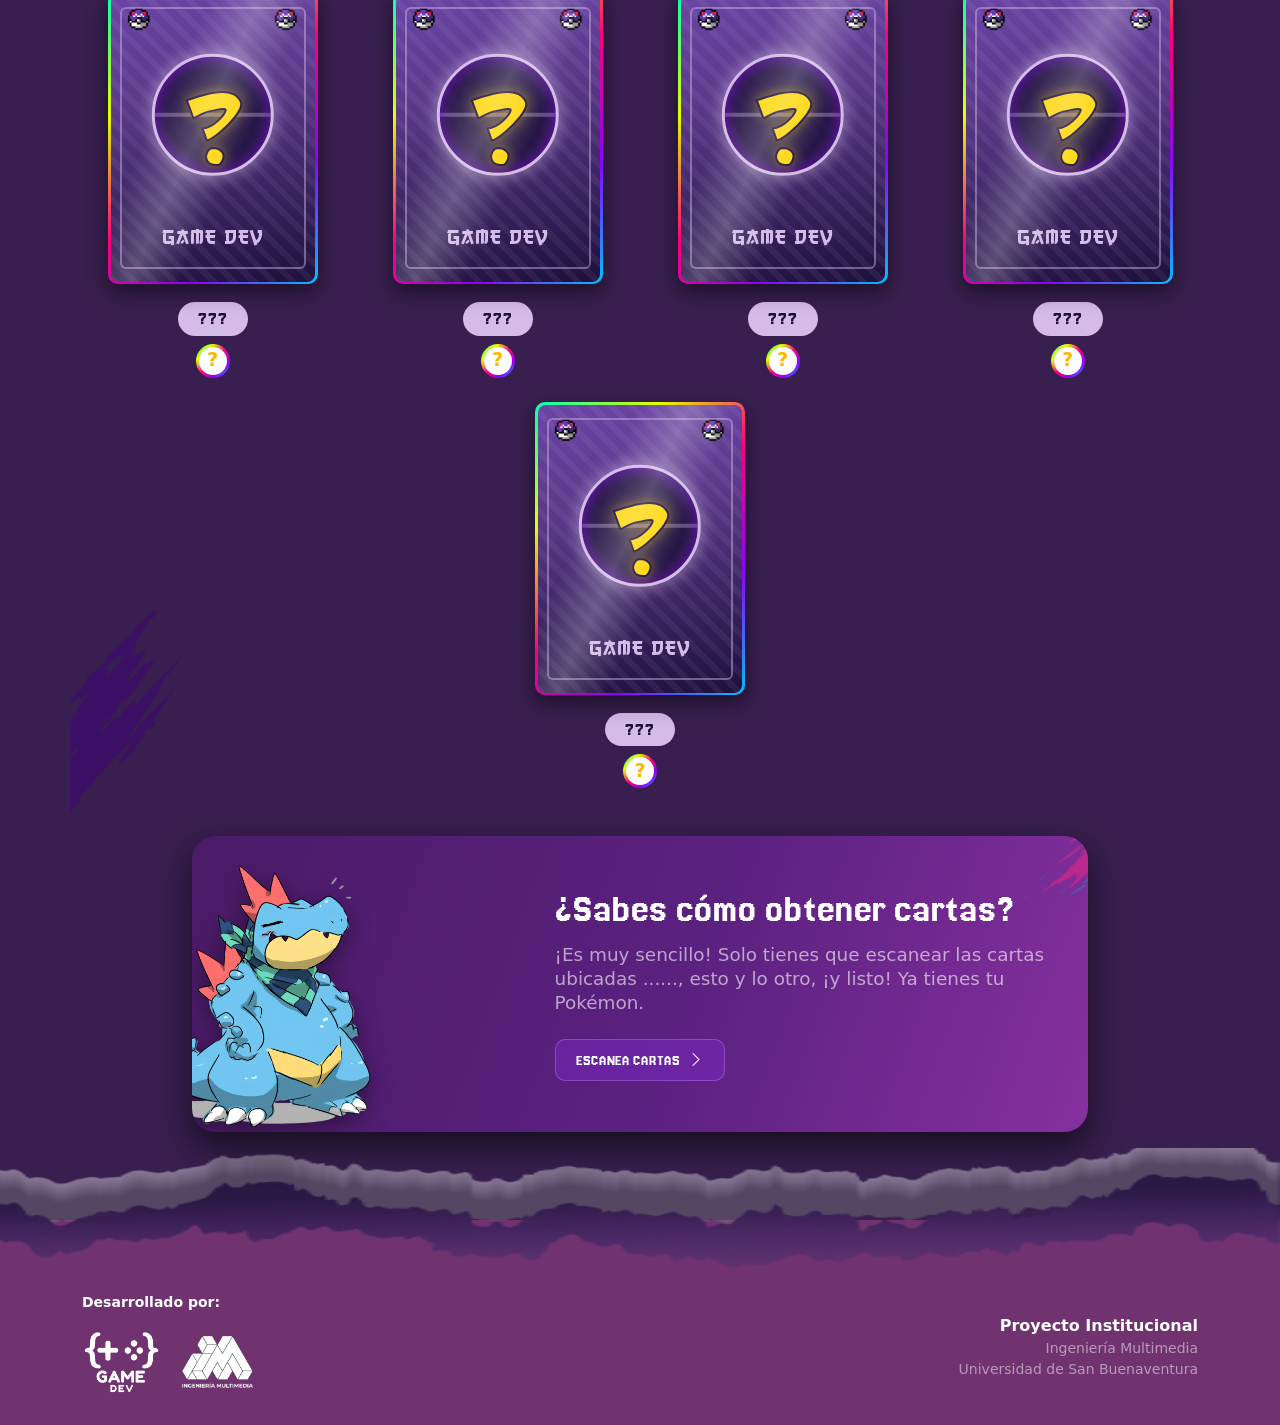
==== commit c0487f21: "Team card targets, hidden card flip and new Pokémon" ====
--- a/cards.html
+++ b/cards.html
@@ -129,7 +129,16 @@
                 </div>
             </div>
 
-             <!-- Falta carta Snorlax -->
+            <div class="col-6 col-sm-4 col-lg-3 d-flex flex-column align-items-center">
+                <div class="holo-border mb-2">
+                    <img src="assets/img/cartas/carta-snorlax.webp" width="600" height="810" loading="lazy"
+                        decoding="async" class="tcg-card" data-pokemon="snorlax" alt="Snorlax">
+                </div>
+                <div class="name-pill font-gang mb-2">Snorlax</div>
+                <div class="holo-circle">
+                    <button class="btn btn-question" aria-label="Ver información de la carta">?</button>
+                </div>
+            </div>
 
             <div class="col-6 col-sm-4 col-lg-3 d-flex flex-column align-items-center">
                 <div class="holo-border mb-2">
@@ -181,6 +190,72 @@
                         decoding="async" class="tcg-card" data-pokemon="lugia" alt="Lugia">
                 </div>
                 <div class="name-pill font-gang mb-2">Lugia</div>
+                <div class="holo-circle">
+                    <button class="btn btn-question" aria-label="Ver información de la carta">?</button>
+                </div>
+            </div>
+
+            <div class="col-6 col-sm-4 col-lg-3 d-flex flex-column align-items-center">
+                <div class="holo-border mb-2">
+                    <img src="assets/img/cartas/carta-charmander.webp" width="600" height="810" loading="lazy"
+                        decoding="async" class="tcg-card" data-pokemon="charmander" alt="Charmander">
+                </div>
+                <div class="name-pill font-gang mb-2">Charmander</div>
+                <div class="holo-circle">
+                    <button class="btn btn-question" aria-label="Ver información de la carta">?</button>
+                </div>
+            </div>
+
+            <div class="col-6 col-sm-4 col-lg-3 d-flex flex-column align-items-center">
+                <div class="holo-border mb-2">
+                    <img src="assets/img/cartas/carta-clefairy.webp" width="600" height="810" loading="lazy"
+                        decoding="async" class="tcg-card" data-pokemon="clefairy" alt="Clefairy">
+                </div>
+                <div class="name-pill font-gang mb-2">Clefairy</div>
+                <div class="holo-circle">
+                    <button class="btn btn-question" aria-label="Ver información de la carta">?</button>
+                </div>
+            </div>
+
+            <div class="col-6 col-sm-4 col-lg-3 d-flex flex-column align-items-center">
+                <div class="holo-border mb-2">
+                    <img src="assets/img/cartas/carta-clefable.webp" width="600" height="810" loading="lazy"
+                        decoding="async" class="tcg-card" data-pokemon="clefable" alt="Clefable">
+                </div>
+                <div class="name-pill font-gang mb-2">Clefable</div>
+                <div class="holo-circle">
+                    <button class="btn btn-question" aria-label="Ver información de la carta">?</button>
+                </div>
+            </div>
+
+            <div class="col-6 col-sm-4 col-lg-3 d-flex flex-column align-items-center">
+                <div class="holo-border mb-2">
+                    <img src="assets/img/cartas/carta-lunala.webp" width="600" height="810" loading="lazy"
+                        decoding="async" class="tcg-card" data-pokemon="lunala" alt="Lunala">
+                </div>
+                <div class="name-pill font-gang mb-2">Lunala</div>
+                <div class="holo-circle">
+                    <button class="btn btn-question" aria-label="Ver información de la carta">?</button>
+                </div>
+            </div>
+
+            <div class="col-6 col-sm-4 col-lg-3 d-flex flex-column align-items-center">
+                <div class="holo-border mb-2">
+                    <img src="assets/img/cartas/carta-metagross.webp" width="600" height="810" loading="lazy"
+                        decoding="async" class="tcg-card" data-pokemon="metagross" alt="Metagross">
+                </div>
+                <div class="name-pill font-gang mb-2">Metagross</div>
+                <div class="holo-circle">
+                    <button class="btn btn-question" aria-label="Ver información de la carta">?</button>
+                </div>
+            </div>
+
+            <div class="col-6 col-sm-4 col-lg-3 d-flex flex-column align-items-center">
+                <div class="holo-border mb-2">
+                    <img src="assets/img/cartas/carta-naganadel.webp" width="600" height="810" loading="lazy"
+                        decoding="async" class="tcg-card" data-pokemon="naganadel" alt="Naganadel">
+                </div>
+                <div class="name-pill font-gang mb-2">Naganadel</div>
                 <div class="holo-circle">
                     <button class="btn btn-question" aria-label="Ver información de la carta">?</button>
                 </div>
@@ -243,6 +318,7 @@
     </footer>
 
     <script src="https://cdn.jsdelivr.net/npm/bootstrap@5.3.3/dist/js/bootstrap.bundle.min.js"></script>
+    <script src="js/registro.js"></script>
     <script src="js/cartas.js"></script>
     <script src="js/main.js"></script>
 </body>
--- a/css/style.css
+++ b/css/style.css
@@ -1013,19 +1013,93 @@
   top: calc(3px - var(--box-h) * 0.021);
 }
 
-/* Bloqueadas por defecto; la clase .unlocked devuelve el color */
-.tcg-card {
-  filter: grayscale(1);
-  transition: filter 0.6s ease;
-}
-
-.tcg-card.unlocked {
-  filter: none;
+.holo-border:not(.revelada) .tcg-card,
+.holo-border.revelada .carta-dorso {
+  visibility: hidden;
+}
+
+.holo-border.volteando {
+  animation: voltear-carta 0.8s ease-in-out;
+}
+
+@keyframes voltear-carta {
+  0% { transform: perspective(700px) rotateY(0); }
+  50% { transform: perspective(700px) rotateY(90deg); }
+  50.01% { transform: perspective(700px) rotateY(-90deg); }
+  100% { transform: perspective(700px) rotateY(0); }
+}
+
+.carta-dorso {
+  position: absolute;
+  inset: 3px;
+  border-radius: 8px;
+  overflow: hidden;
+  container-type: inline-size;
+  background:
+    url("../assets/img/master-ball.png") left 9% top 5% / 12% auto no-repeat,
+    url("../assets/img/master-ball.png") right 9% top 5% / 12% auto no-repeat,
+    radial-gradient(circle at 50% 42%, rgba(255, 255, 255, 0.18) 0, rgba(255, 255, 255, 0) 38%),
+    repeating-linear-gradient(45deg, rgba(212, 187, 232, 0.07) 0 6px, transparent 6px 14px),
+    linear-gradient(170deg, #6b45a6 0%, var(--bg-main) 35%, var(--bg-dark) 100%);
+}
+
+.carta-dorso::before {
+  content: "";
+  position: absolute;
+  inset: 4.5%;
+  border: 2px solid rgba(212, 187, 232, 0.45);
+  border-radius: 6px;
+}
+
+.carta-dorso::after {
+  content: "";
+  position: absolute;
+  inset: 0;
+  background: linear-gradient(115deg, transparent 30%, rgba(255, 255, 255, 0.22) 45%, transparent 60%);
+  mix-blend-mode: screen;
+}
+
+.carta-dorso-signo {
+  position: absolute;
+  left: 50%;
+  top: 42%;
+  width: 60%;
+  aspect-ratio: 1;
+  transform: translate(-50%, -50%);
+  display: flex;
+  align-items: center;
+  justify-content: center;
+  border-radius: 50%;
+  border: 3px solid var(--accent-lilac);
+  background:
+    linear-gradient(transparent 48.5%, rgba(212, 187, 232, 0.35) 48.5% 51.5%, transparent 51.5%),
+    radial-gradient(circle, rgba(30, 16, 60, 0.85) 55%, rgba(30, 16, 60, 0.4) 100%);
+  box-shadow: 0 0 18px rgba(212, 187, 232, 0.55), inset 0 0 14px rgba(143, 0, 255, 0.6);
+  font-family: 'Pokemon Solid', sans-serif;
+  font-size: 64px;
+  font-size: 40cqw;
+  line-height: 1;
+  color: #FFD60A;
+  -webkit-text-stroke: 2px var(--bg-dark);
+  text-shadow: 0 0 14px rgba(255, 214, 10, 0.55);
+}
+
+.carta-dorso-marca {
+  position: absolute;
+  left: 0;
+  right: 0;
+  bottom: 10%;
+  text-align: center;
+  font-family: 'Gang of Three', sans-serif;
+  font-size: 15px;
+  font-size: 10cqw;
+  letter-spacing: 1px;
+  color: var(--accent-lilac);
 }
 
 @media (prefers-reduced-motion: reduce) {
-  .tcg-card {
-    transition: none;
+  .holo-border.volteando {
+    animation: none;
   }
 }
 
